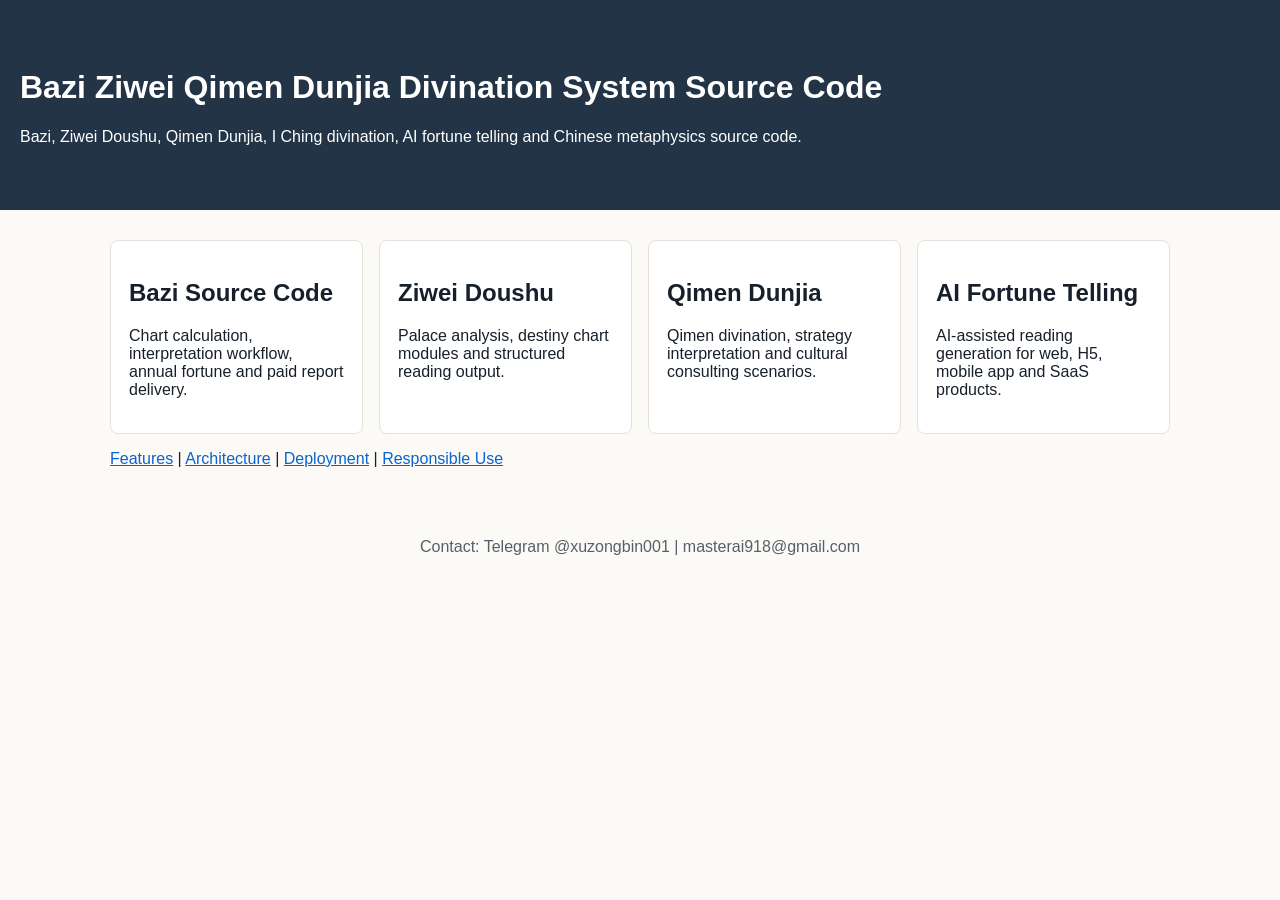
==== docs/index.html @ a6e5c17e "Add files via upload" ====
<!doctype html>
<html lang="en">
<head>
  <meta charset="utf-8">
  <meta name="viewport" content="width=device-width, initial-scale=1">
  <title>Bazi Ziwei Qimen Dunjia System Source Code</title>
  <meta name="description" content="Bazi Ziwei Qimen Dunjia divination system source code for Chinese metaphysics, AI fortune telling, I Ching, naming analysis and paid report platforms.">
  <style>
body{font-family:Arial,"Microsoft YaHei",sans-serif;margin:0;color:#17202a;background:#fbfaf6}
header{background:#243447;color:white;padding:48px 20px}
main{max-width:1060px;margin:0 auto;padding:30px 20px}
.grid{display:grid;grid-template-columns:repeat(auto-fit,minmax(230px,1fr));gap:16px}
.card{background:white;border:1px solid #e6e1d8;border-radius:8px;padding:18px}
a{color:#0b63ce}.tag{display:inline-block;background:#efe7d5;padding:5px 9px;border-radius:999px;margin:3px}
footer{padding:24px 20px;text-align:center;color:#57606a}
</style>
</head>
<body>
  <header>
    <h1>Bazi Ziwei Qimen Dunjia Divination System Source Code</h1>
    <p>Bazi, Ziwei Doushu, Qimen Dunjia, I Ching divination, AI fortune telling and Chinese metaphysics source code.</p>
  </header>
  <main><section class="grid">
<div class="card"><h2>Bazi Source Code</h2><p>Chart calculation, interpretation workflow, annual fortune and paid report delivery.</p></div>
<div class="card"><h2>Ziwei Doushu</h2><p>Palace analysis, destiny chart modules and structured reading output.</p></div>
<div class="card"><h2>Qimen Dunjia</h2><p>Qimen divination, strategy interpretation and cultural consulting scenarios.</p></div>
<div class="card"><h2>AI Fortune Telling</h2><p>AI-assisted reading generation for web, H5, mobile app and SaaS products.</p></div>
</section>
<p><a href="features.html">Features</a> | <a href="architecture.html">Architecture</a> | <a href="deployment.html">Deployment</a> | <a href="responsible-use.html">Responsible Use</a></p></main>
  <footer>Contact: Telegram @xuzongbin001 | masterai918@gmail.com</footer>
</body>
</html>
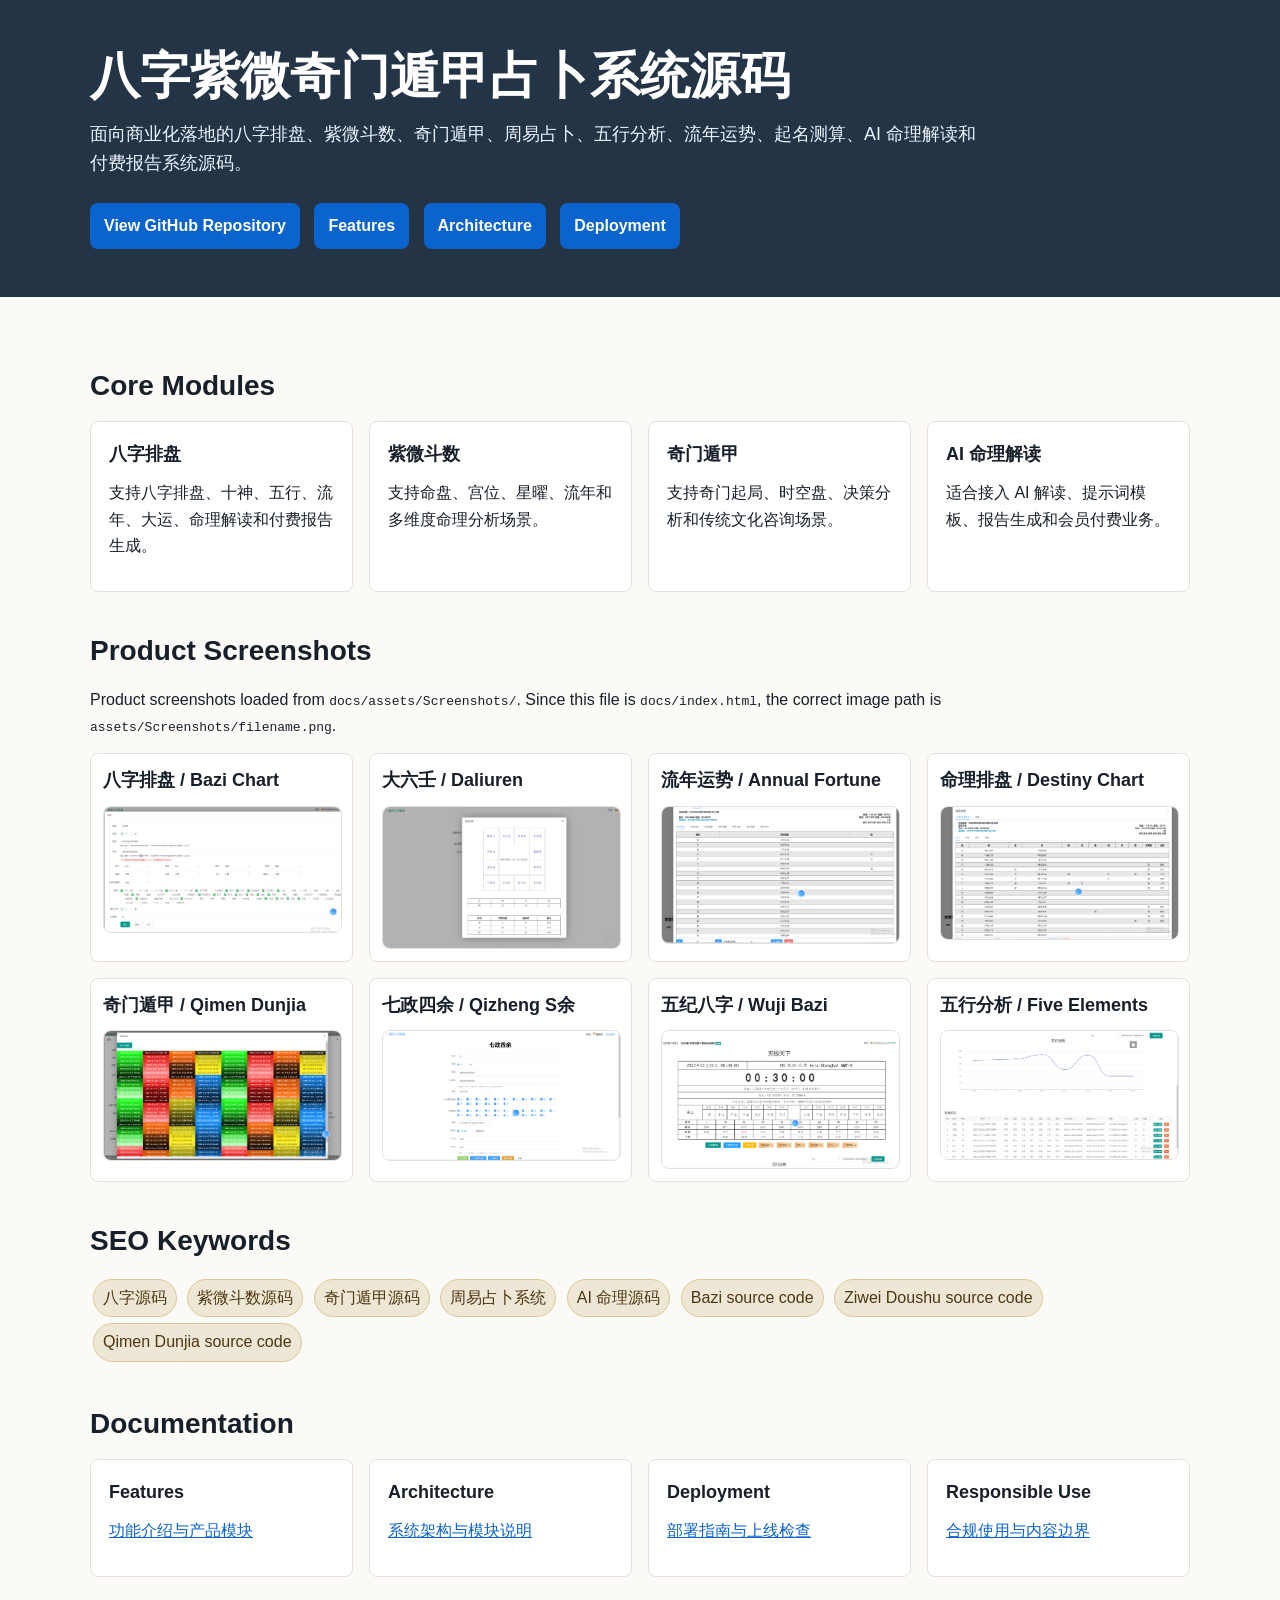
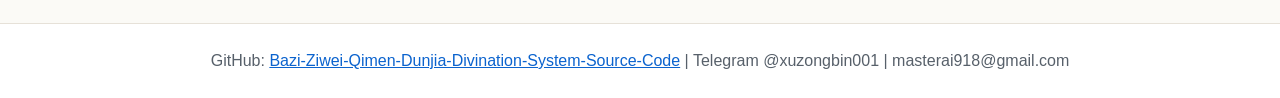
==== commit a3855628: "Update index.html" ====
--- a/docs/index.html
+++ b/docs/index.html
@@ -1,32 +1,202 @@
 <!doctype html>
-<html lang="en">
+<html lang="zh-CN">
 <head>
+  <meta name="google-site-verification" content="rrp5Uvgzi-1-rMxUBfhV3wjlNrFqzwnqiA4e3qsOLEM" />
   <meta charset="utf-8">
   <meta name="viewport" content="width=device-width, initial-scale=1">
-  <title>Bazi Ziwei Qimen Dunjia System Source Code</title>
-  <meta name="description" content="Bazi Ziwei Qimen Dunjia divination system source code for Chinese metaphysics, AI fortune telling, I Ching, naming analysis and paid report platforms.">
+  <title>Bazi Ziwei Qimen Source Code</title>
+  <meta name="description" content="八字排盘、紫微斗数、奇门遁甲、周易占卜、五行分析、AI 命理测算和付费报告系统源码。Bazi, Ziwei Doushu, Qimen Dunjia and Chinese metaphysics source code.">
+  <meta name="keywords" content="八字源码, 紫微斗数源码, 奇门遁甲源码, 周易占卜系统, AI命理源码, Bazi source code, Ziwei Doushu source code, Qimen Dunjia source code">
+  <link rel="canonical" href="https://masterai-top.github.io/Bazi-Ziwei-Qimen-Dunjia-Divination-System-Source-Code/">
   <style>
-body{font-family:Arial,"Microsoft YaHei",sans-serif;margin:0;color:#17202a;background:#fbfaf6}
-header{background:#243447;color:white;padding:48px 20px}
-main{max-width:1060px;margin:0 auto;padding:30px 20px}
-.grid{display:grid;grid-template-columns:repeat(auto-fit,minmax(230px,1fr));gap:16px}
-.card{background:white;border:1px solid #e6e1d8;border-radius:8px;padding:18px}
-a{color:#0b63ce}.tag{display:inline-block;background:#efe7d5;padding:5px 9px;border-radius:999px;margin:3px}
-footer{padding:24px 20px;text-align:center;color:#57606a}
-</style>
+    body {
+      font-family: Arial, "Microsoft YaHei", sans-serif;
+      margin: 0;
+      color: #17202a;
+      background: #fbfaf6;
+      line-height: 1.65;
+    }
+    header {
+      background: #243447;
+      color: white;
+      padding: 48px 20px;
+    }
+    main {
+      max-width: 1100px;
+      margin: 0 auto;
+      padding: 30px 20px 46px;
+    }
+    .wrap {
+      max-width: 1100px;
+      margin: 0 auto;
+    }
+    h1 {
+      margin: 0 0 14px;
+      font-size: clamp(30px, 5vw, 50px);
+      line-height: 1.15;
+      letter-spacing: 0;
+    }
+    h2 {
+      margin: 36px 0 12px;
+      font-size: 28px;
+      letter-spacing: 0;
+    }
+    h3 {
+      margin: 0 0 10px;
+      font-size: 18px;
+      letter-spacing: 0;
+    }
+    p {
+      margin: 0 0 14px;
+    }
+    .lead {
+      max-width: 900px;
+      color: #ecf4ff;
+      font-size: 18px;
+    }
+    .grid {
+      display: grid;
+      grid-template-columns: repeat(auto-fit, minmax(240px, 1fr));
+      gap: 16px;
+    }
+    .card {
+      background: white;
+      border: 1px solid #e6e1d8;
+      border-radius: 8px;
+      padding: 18px;
+    }
+    .screenshot-card {
+      padding: 12px;
+    }
+    .screenshot-card img {
+      display: block;
+      width: 100%;
+      height: auto;
+      border-radius: 8px;
+      border: 1px solid #e6e1d8;
+      background: #fff;
+    }
+    .tag {
+      display: inline-block;
+      background: #efe7d5;
+      padding: 5px 9px;
+      border-radius: 999px;
+      margin: 3px;
+      color: #4d3712;
+      border: 1px solid #dfc894;
+    }
+    a {
+      color: #0b63ce;
+    }
+    .button {
+      display: inline-block;
+      margin: 10px 10px 0 0;
+      padding: 10px 14px;
+      border-radius: 8px;
+      color: #fff;
+      background: #0b63ce;
+      text-decoration: none;
+      font-weight: 700;
+    }
+    footer {
+      padding: 24px 20px;
+      text-align: center;
+      color: #57606a;
+      background: #fff;
+      border-top: 1px solid #e6e1d8;
+    }
+  </style>
 </head>
 <body>
   <header>
-    <h1>Bazi Ziwei Qimen Dunjia Divination System Source Code</h1>
-    <p>Bazi, Ziwei Doushu, Qimen Dunjia, I Ching divination, AI fortune telling and Chinese metaphysics source code.</p>
+    <div class="wrap">
+      <h1>八字紫微奇门遁甲占卜系统源码</h1>
+      <p class="lead">面向商业化落地的八字排盘、紫微斗数、奇门遁甲、周易占卜、五行分析、流年运势、起名测算、AI 命理解读和付费报告系统源码。</p>
+      <a class="button" href="https://github.com/masterai-top/Bazi-Ziwei-Qimen-Dunjia-Divination-System-Source-Code">View GitHub Repository</a>
+      <a class="button" href="features.html">Features</a>
+      <a class="button" href="architecture.html">Architecture</a>
+      <a class="button" href="deployment.html">Deployment</a>
+    </div>
   </header>
-  <main><section class="grid">
-<div class="card"><h2>Bazi Source Code</h2><p>Chart calculation, interpretation workflow, annual fortune and paid report delivery.</p></div>
-<div class="card"><h2>Ziwei Doushu</h2><p>Palace analysis, destiny chart modules and structured reading output.</p></div>
-<div class="card"><h2>Qimen Dunjia</h2><p>Qimen divination, strategy interpretation and cultural consulting scenarios.</p></div>
-<div class="card"><h2>AI Fortune Telling</h2><p>AI-assisted reading generation for web, H5, mobile app and SaaS products.</p></div>
-</section>
-<p><a href="features.html">Features</a> | <a href="architecture.html">Architecture</a> | <a href="deployment.html">Deployment</a> | <a href="responsible-use.html">Responsible Use</a></p></main>
-  <footer>Contact: Telegram @xuzongbin001 | masterai918@gmail.com</footer>
+
+  <main>
+    <section>
+      <h2>Core Modules</h2>
+      <div class="grid">
+        <div class="card"><h3>八字排盘</h3><p>支持八字排盘、十神、五行、流年、大运、命理解读和付费报告生成。</p></div>
+        <div class="card"><h3>紫微斗数</h3><p>支持命盘、宫位、星曜、流年和多维度命理分析场景。</p></div>
+        <div class="card"><h3>奇门遁甲</h3><p>支持奇门起局、时空盘、决策分析和传统文化咨询场景。</p></div>
+        <div class="card"><h3>AI 命理解读</h3><p>适合接入 AI 解读、提示词模板、报告生成和会员付费业务。</p></div>
+      </div>
+    </section>
+
+    <section>
+      <h2>Product Screenshots</h2>
+      <p>Product screenshots loaded from <code>docs/assets/Screenshots/</code>. Since this file is <code>docs/index.html</code>, the correct image path is <code>assets/Screenshots/filename.png</code>.</p>
+      <div class="grid">
+        <div class="card screenshot-card">
+          <h3>八字排盘 / Bazi Chart</h3>
+          <img src="assets/Screenshots/baizhipaipan.png" alt="Bazi chart source code product screenshot" loading="lazy">
+        </div>
+        <div class="card screenshot-card">
+          <h3>大六壬 / Daliuren</h3>
+          <img src="assets/Screenshots/daliuren.png" alt="Daliuren divination system source code screenshot" loading="lazy">
+        </div>
+        <div class="card screenshot-card">
+          <h3>流年运势 / Annual Fortune</h3>
+          <img src="assets/Screenshots/liunian.png" alt="Bazi annual fortune report system screenshot" loading="lazy">
+        </div>
+        <div class="card screenshot-card">
+          <h3>命理排盘 / Destiny Chart</h3>
+          <img src="assets/Screenshots/paipan.png" alt="Chinese metaphysics destiny chart system screenshot" loading="lazy">
+        </div>
+        <div class="card screenshot-card">
+          <h3>奇门遁甲 / Qimen Dunjia</h3>
+          <img src="assets/Screenshots/qizheng2.png" alt="Qimen Dunjia source code product screenshot" loading="lazy">
+        </div>
+        <div class="card screenshot-card">
+          <h3>七政四余 / Qizheng S余</h3>
+          <img src="assets/Screenshots/qizhengsiyu.png" alt="Qizheng Siyu astrology system screenshot" loading="lazy">
+        </div>
+        <div class="card screenshot-card">
+          <h3>五纪八字 / Wuji Bazi</h3>
+          <img src="assets/Screenshots/wujibazi.png" alt="Wuji Bazi source code product screenshot" loading="lazy">
+        </div>
+        <div class="card screenshot-card">
+          <h3>五行分析 / Five Elements</h3>
+          <img src="assets/Screenshots/wuxing.png" alt="Five elements Chinese metaphysics analysis screenshot" loading="lazy">
+        </div>
+      </div>
+    </section>
+
+    <section>
+      <h2>SEO Keywords</h2>
+      <p>
+        <span class="tag">八字源码</span>
+        <span class="tag">紫微斗数源码</span>
+        <span class="tag">奇门遁甲源码</span>
+        <span class="tag">周易占卜系统</span>
+        <span class="tag">AI 命理源码</span>
+        <span class="tag">Bazi source code</span>
+        <span class="tag">Ziwei Doushu source code</span>
+        <span class="tag">Qimen Dunjia source code</span>
+      </p>
+    </section>
+
+    <section>
+      <h2>Documentation</h2>
+      <div class="grid">
+        <div class="card"><h3>Features</h3><p><a href="features.html">功能介绍与产品模块</a></p></div>
+        <div class="card"><h3>Architecture</h3><p><a href="architecture.html">系统架构与模块说明</a></p></div>
+        <div class="card"><h3>Deployment</h3><p><a href="deployment.html">部署指南与上线检查</a></p></div>
+        <div class="card"><h3>Responsible Use</h3><p><a href="responsible-use.html">合规使用与内容边界</a></p></div>
+      </div>
+    </section>
+  </main>
+
+  <footer>
+    GitHub: <a href="https://github.com/masterai-top/Bazi-Ziwei-Qimen-Dunjia-Divination-System-Source-Code">Bazi-Ziwei-Qimen-Dunjia-Divination-System-Source-Code</a>
+    | Telegram @xuzongbin001 | masterai918@gmail.com
+  </footer>
 </body>
 </html>
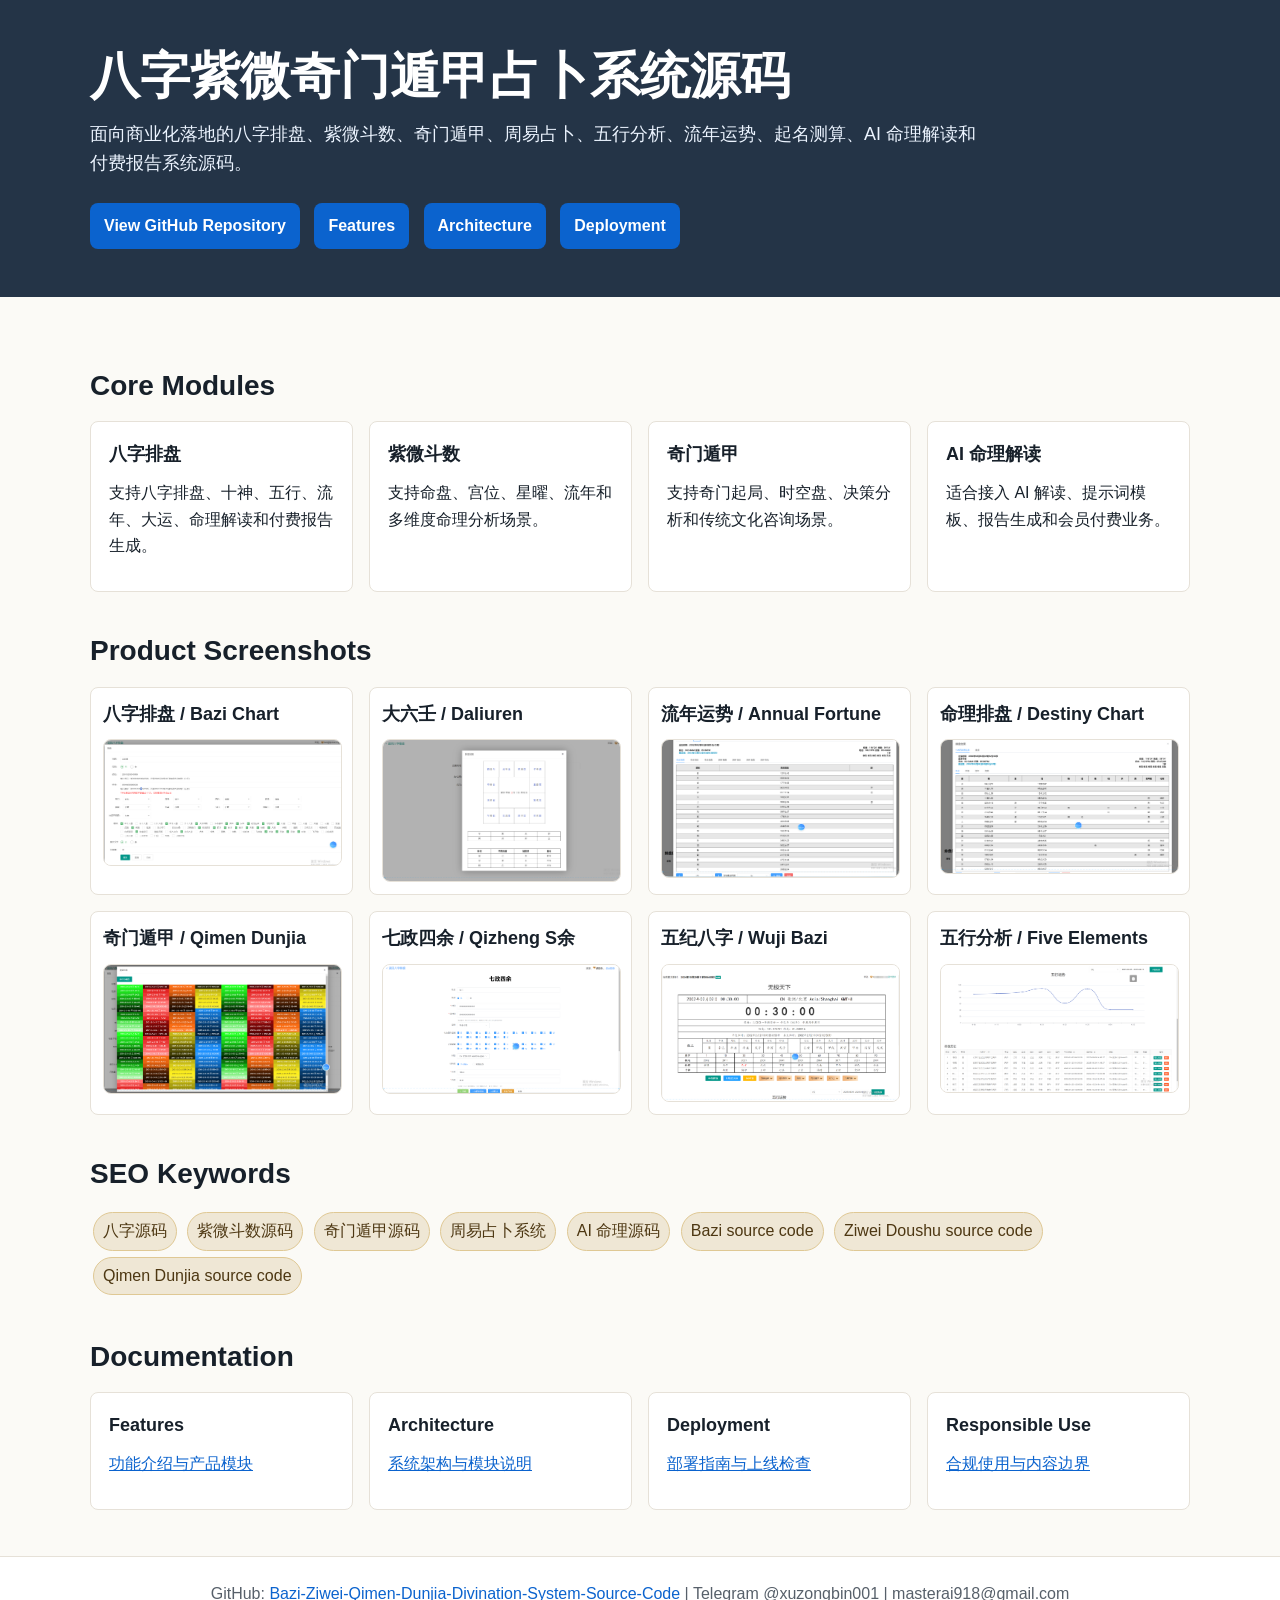
==== commit 682196af: "Update index.html" ====
--- a/docs/index.html
+++ b/docs/index.html
@@ -5,7 +5,7 @@
   <meta charset="utf-8">
   <meta name="viewport" content="width=device-width, initial-scale=1">
   <title>Bazi Ziwei Qimen Source Code</title>
-  <meta name="description" content="八字排盘、紫微斗数、奇门遁甲、周易占卜、五行分析、AI 命理测算和付费报告系统源码。Bazi, Ziwei Doushu, Qimen Dunjia and Chinese metaphysics source code.">
+  <meta name="description" content="八字排盘、紫微斗数、奇门遁甲、周易占卜、五行分析、AI 命理测算系统源码。Bazi, Ziwei Doushu, Qimen Dunjia and Chinese metaphysics source code.">
   <meta name="keywords" content="八字源码, 紫微斗数源码, 奇门遁甲源码, 周易占卜系统, AI命理源码, Bazi source code, Ziwei Doushu source code, Qimen Dunjia source code">
   <link rel="canonical" href="https://masterai-top.github.io/Bazi-Ziwei-Qimen-Dunjia-Divination-System-Source-Code/">
   <style>
@@ -132,7 +132,7 @@
 
     <section>
       <h2>Product Screenshots</h2>
-      <p>Product screenshots loaded from <code>docs/assets/Screenshots/</code>. Since this file is <code>docs/index.html</code>, the correct image path is <code>assets/Screenshots/filename.png</code>.</p>
+
       <div class="grid">
         <div class="card screenshot-card">
           <h3>八字排盘 / Bazi Chart</h3>
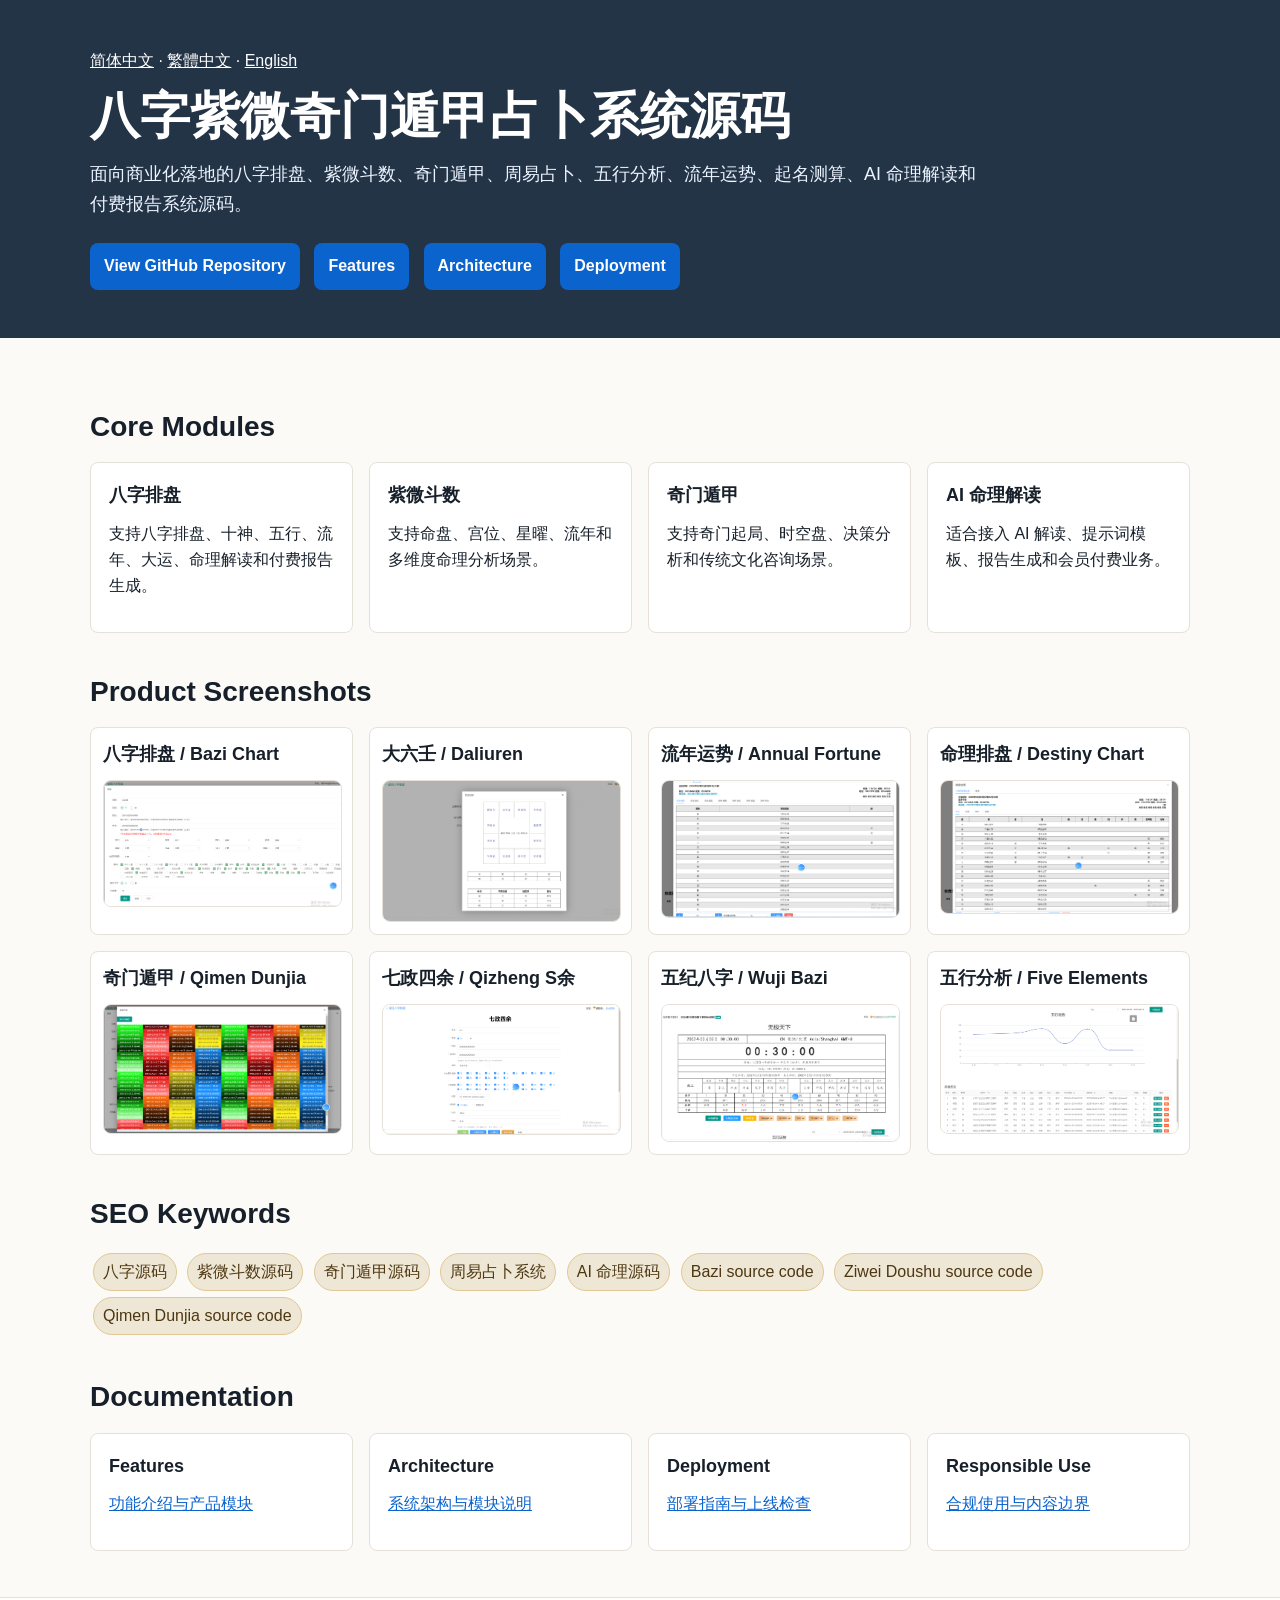
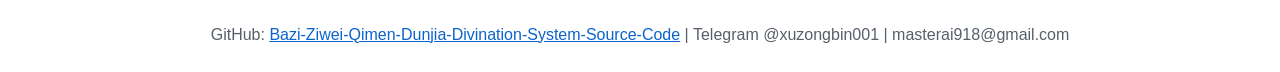
==== commit 9ddf1169: "Add files via upload" ====
--- a/docs/index.html
+++ b/docs/index.html
@@ -7,7 +7,11 @@
   <title>Bazi Ziwei Qimen Source Code</title>
   <meta name="description" content="八字排盘、紫微斗数、奇门遁甲、周易占卜、五行分析、AI 命理测算系统源码。Bazi, Ziwei Doushu, Qimen Dunjia and Chinese metaphysics source code.">
   <meta name="keywords" content="八字源码, 紫微斗数源码, 奇门遁甲源码, 周易占卜系统, AI命理源码, Bazi source code, Ziwei Doushu source code, Qimen Dunjia source code">
-  <link rel="canonical" href="https://masterai-top.github.io/Bazi-Ziwei-Qimen-Dunjia-Divination-System-Source-Code/">
+  <link rel="canonical" href="https://masterai-top.github.io/Bazi-Ziwei-Qimen-Dunjia-Divination-System-Source-Code/">
+  <link rel="alternate" hreflang="zh-Hans" href="https://masterai-top.github.io/Bazi-Ziwei-Qimen-Dunjia-Divination-System-Source-Code/zh-cn/">
+  <link rel="alternate" hreflang="zh-Hant" href="https://masterai-top.github.io/Bazi-Ziwei-Qimen-Dunjia-Divination-System-Source-Code/zh-tw/">
+  <link rel="alternate" hreflang="en" href="https://masterai-top.github.io/Bazi-Ziwei-Qimen-Dunjia-Divination-System-Source-Code/en/">
+  <link rel="alternate" hreflang="x-default" href="https://masterai-top.github.io/Bazi-Ziwei-Qimen-Dunjia-Divination-System-Source-Code/">
   <style>
     body {
       font-family: Arial, "Microsoft YaHei", sans-serif;
@@ -109,7 +113,8 @@
 </head>
 <body>
   <header>
-    <div class="wrap">
+    <div class="wrap">
+      <p><a href="zh-cn/" style="color:#fff">简体中文</a> · <a href="zh-tw/" style="color:#fff">繁體中文</a> · <a href="en/" style="color:#fff">English</a></p>
       <h1>八字紫微奇门遁甲占卜系统源码</h1>
       <p class="lead">面向商业化落地的八字排盘、紫微斗数、奇门遁甲、周易占卜、五行分析、流年运势、起名测算、AI 命理解读和付费报告系统源码。</p>
       <a class="button" href="https://github.com/masterai-top/Bazi-Ziwei-Qimen-Dunjia-Divination-System-Source-Code">View GitHub Repository</a>
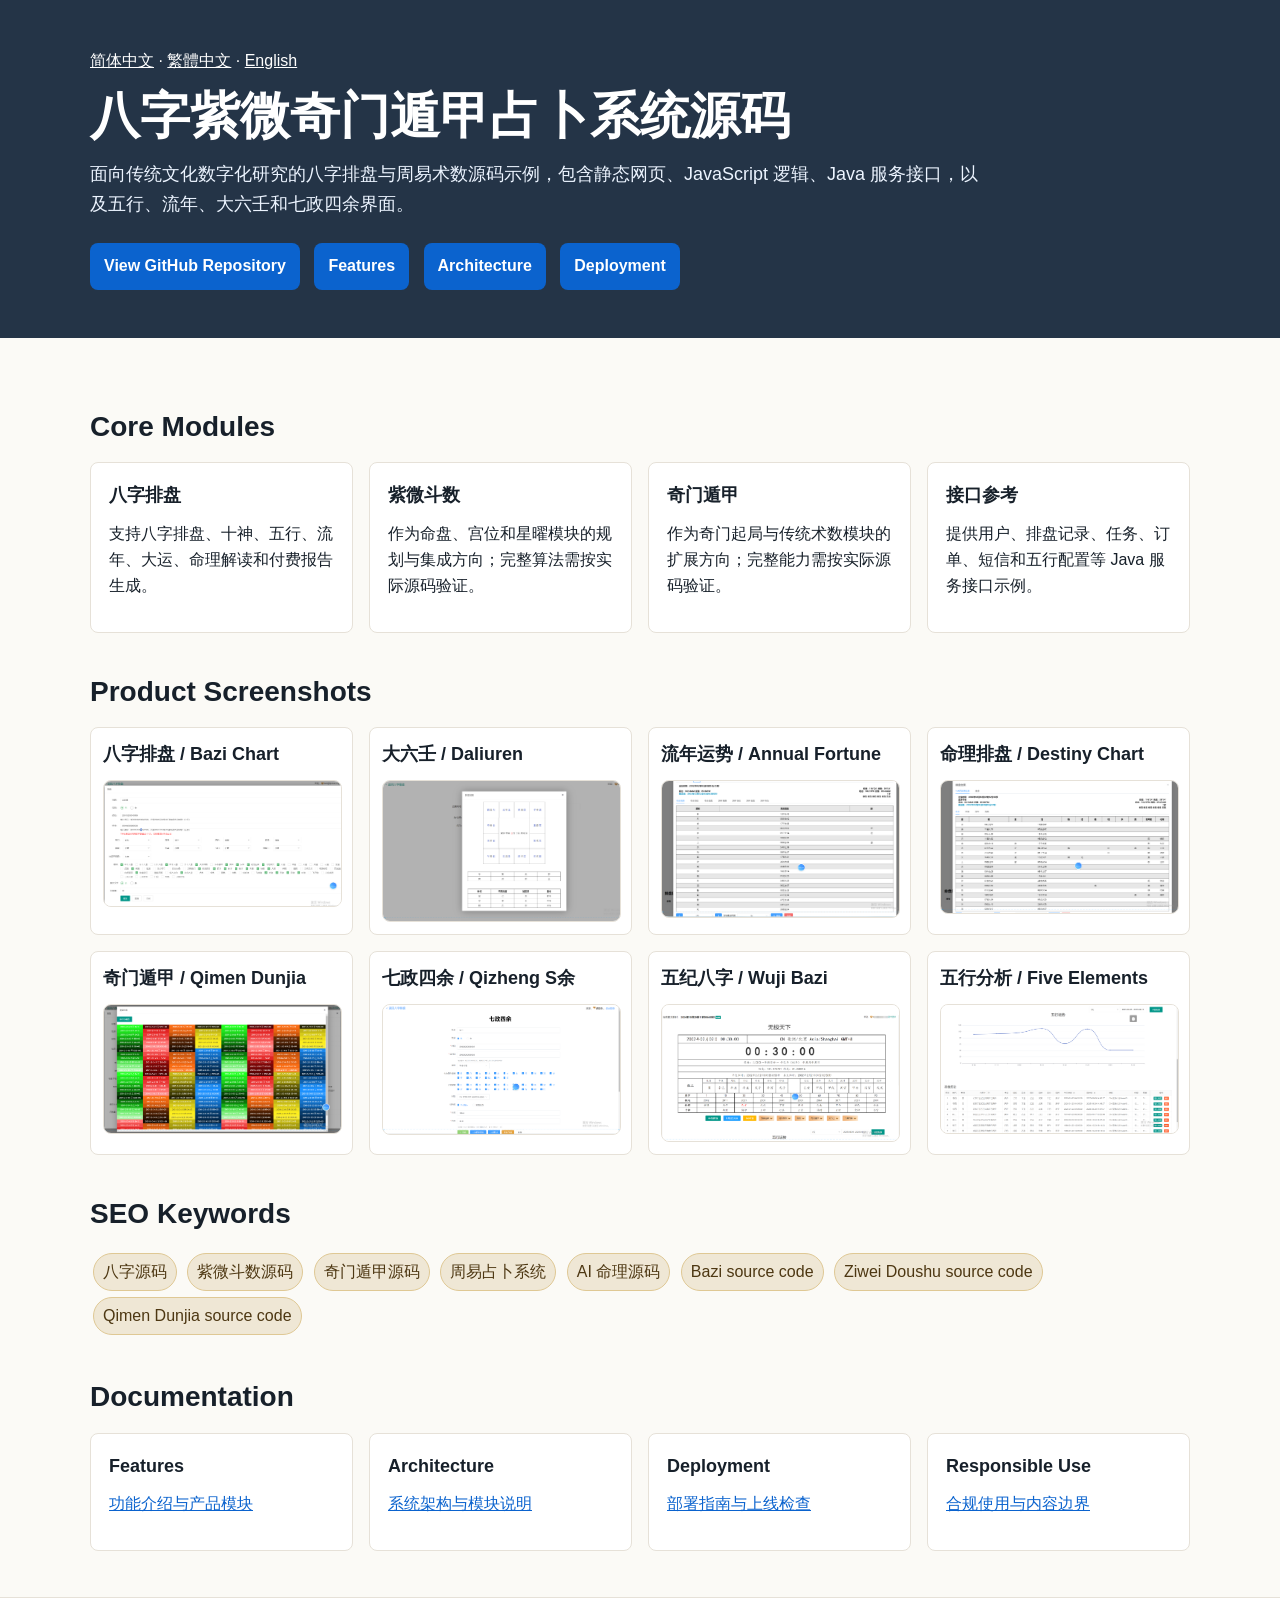
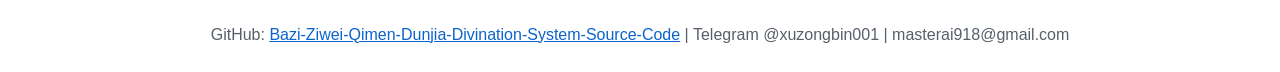
==== commit 3fb0058f: "Add files via upload" ====
--- a/docs/index.html
+++ b/docs/index.html
@@ -4,7 +4,7 @@
   <meta name="google-site-verification" content="rrp5Uvgzi-1-rMxUBfhV3wjlNrFqzwnqiA4e3qsOLEM" />
   <meta charset="utf-8">
   <meta name="viewport" content="width=device-width, initial-scale=1">
-  <title>Bazi Ziwei Qimen Source Code</title>
+  <title>八字排盘与周易术数系统源码 | Bazi Source Code</title>
   <meta name="description" content="八字排盘、紫微斗数、奇门遁甲、周易占卜、五行分析、AI 命理测算系统源码。Bazi, Ziwei Doushu, Qimen Dunjia and Chinese metaphysics source code.">
   <meta name="keywords" content="八字源码, 紫微斗数源码, 奇门遁甲源码, 周易占卜系统, AI命理源码, Bazi source code, Ziwei Doushu source code, Qimen Dunjia source code">
   <link rel="canonical" href="https://masterai-top.github.io/Bazi-Ziwei-Qimen-Dunjia-Divination-System-Source-Code/">
@@ -116,7 +116,7 @@
     <div class="wrap">
       <p><a href="zh-cn/" style="color:#fff">简体中文</a> · <a href="zh-tw/" style="color:#fff">繁體中文</a> · <a href="en/" style="color:#fff">English</a></p>
       <h1>八字紫微奇门遁甲占卜系统源码</h1>
-      <p class="lead">面向商业化落地的八字排盘、紫微斗数、奇门遁甲、周易占卜、五行分析、流年运势、起名测算、AI 命理解读和付费报告系统源码。</p>
+      <p class="lead">面向传统文化数字化研究的八字排盘与周易术数源码示例，包含静态网页、JavaScript 逻辑、Java 服务接口，以及五行、流年、大六壬和七政四余界面。</p>
       <a class="button" href="https://github.com/masterai-top/Bazi-Ziwei-Qimen-Dunjia-Divination-System-Source-Code">View GitHub Repository</a>
       <a class="button" href="features.html">Features</a>
       <a class="button" href="architecture.html">Architecture</a>
@@ -129,9 +129,9 @@
       <h2>Core Modules</h2>
       <div class="grid">
         <div class="card"><h3>八字排盘</h3><p>支持八字排盘、十神、五行、流年、大运、命理解读和付费报告生成。</p></div>
-        <div class="card"><h3>紫微斗数</h3><p>支持命盘、宫位、星曜、流年和多维度命理分析场景。</p></div>
-        <div class="card"><h3>奇门遁甲</h3><p>支持奇门起局、时空盘、决策分析和传统文化咨询场景。</p></div>
-        <div class="card"><h3>AI 命理解读</h3><p>适合接入 AI 解读、提示词模板、报告生成和会员付费业务。</p></div>
+        <div class="card"><h3>紫微斗数</h3><p>作为命盘、宫位和星曜模块的规划与集成方向；完整算法需按实际源码验证。</p></div>
+        <div class="card"><h3>奇门遁甲</h3><p>作为奇门起局与传统术数模块的扩展方向；完整能力需按实际源码验证。</p></div>
+        <div class="card"><h3>接口参考</h3><p>提供用户、排盘记录、任务、订单、短信和五行配置等 Java 服务接口示例。</p></div>
       </div>
     </section>
 
